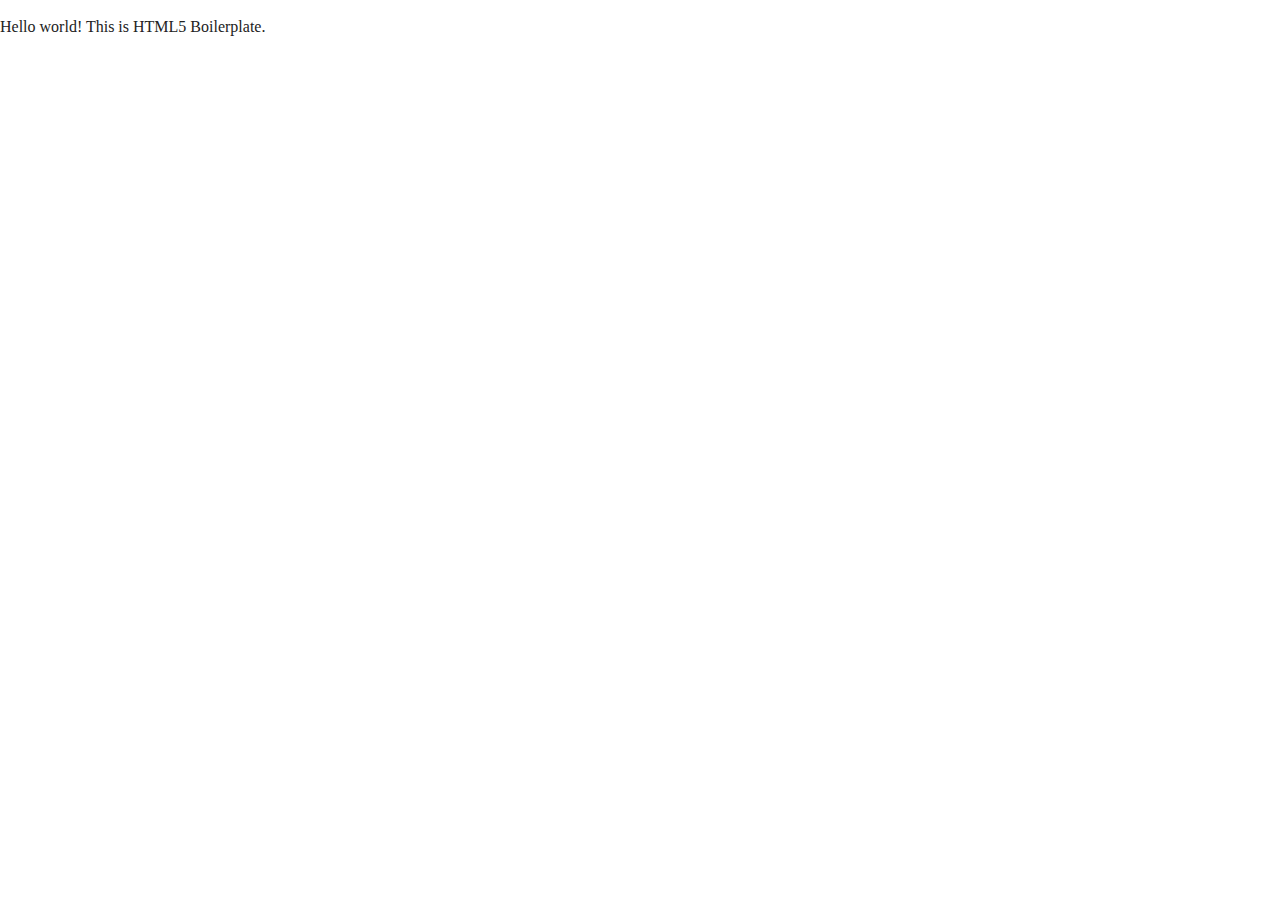
==== index.html @ faa50165 "Initial commit" ====
<!doctype html>
<html class="no-js" lang="">

<head>
  <meta charset="utf-8">
  <title></title>
  <meta name="description" content="">
  <meta name="viewport" content="width=device-width, initial-scale=1">

  <meta property="og:title" content="">
  <meta property="og:type" content="">
  <meta property="og:url" content="">
  <meta property="og:image" content="">

  <link rel="manifest" href="site.webmanifest">
  <link rel="apple-touch-icon" href="icon.png">
  <!-- Place favicon.ico in the root directory -->

  <link rel="stylesheet" href="css/normalize.css">
  <link rel="stylesheet" href="css/main.css">

  <meta name="theme-color" content="#fafafa">
</head>

<body>

  <!-- Add your site or application content here -->
  <p>Hello world! This is HTML5 Boilerplate.</p>
  <script src="js/vendor/modernizr-3.11.2.min.js"></script>
  <script src="js/plugins.js"></script>
  <script src="js/main.js"></script>

  <!-- Google Analytics: change UA-XXXXX-Y to be your site's ID. -->
  <script>
    window.ga = function () { ga.q.push(arguments) }; ga.q = []; ga.l = +new Date;
    ga('create', 'UA-XXXXX-Y', 'auto'); ga('set', 'anonymizeIp', true); ga('set', 'transport', 'beacon'); ga('send', 'pageview')
  </script>
  <script src="https://www.google-analytics.com/analytics.js" async></script>
</body>

</html>
---- css/main.css ----
/*! HTML5 Boilerplate v8.0.0 | MIT License | https://html5boilerplate.com/ */

/* main.css 2.1.0 | MIT License | https://github.com/h5bp/main.css#readme */
/*
 * What follows is the result of much research on cross-browser styling.
 * Credit left inline and big thanks to Nicolas Gallagher, Jonathan Neal,
 * Kroc Camen, and the H5BP dev community and team.
 */

/* ==========================================================================
   Base styles: opinionated defaults
   ========================================================================== */

html {
  color: #222;
  font-size: 1em;
  line-height: 1.4;
}

/*
 * Remove text-shadow in selection highlight:
 * https://twitter.com/miketaylr/status/12228805301
 *
 * Vendor-prefixed and regular ::selection selectors cannot be combined:
 * https://stackoverflow.com/a/16982510/7133471
 *
 * Customize the background color to match your design.
 */

::-moz-selection {
  background: #b3d4fc;
  text-shadow: none;
}

::selection {
  background: #b3d4fc;
  text-shadow: none;
}

/*
 * A better looking default horizontal rule
 */

hr {
  display: block;
  height: 1px;
  border: 0;
  border-top: 1px solid #ccc;
  margin: 1em 0;
  padding: 0;
}

/*
 * Remove the gap between audio, canvas, iframes,
 * images, videos and the bottom of their containers:
 * https://github.com/h5bp/html5-boilerplate/issues/440
 */

audio,
canvas,
iframe,
img,
svg,
video {
  vertical-align: middle;
}

/*
 * Remove default fieldset styles.
 */

fieldset {
  border: 0;
  margin: 0;
  padding: 0;
}

/*
 * Allow only vertical resizing of textareas.
 */

textarea {
  resize: vertical;
}

/* ==========================================================================
   Author's custom styles
   ========================================================================== */

/* ==========================================================================
   Helper classes
   ========================================================================== */

/*
 * Hide visually and from screen readers
 */

.hidden,
[hidden] {
  display: none !important;
}

/*
 * Hide only visually, but have it available for screen readers:
 * https://snook.ca/archives/html_and_css/hiding-content-for-accessibility
 *
 * 1. For long content, line feeds are not interpreted as spaces and small width
 *    causes content to wrap 1 word per line:
 *    https://medium.com/@jessebeach/beware-smushed-off-screen-accessible-text-5952a4c2cbfe
 */

.sr-only {
  border: 0;
  clip: rect(0, 0, 0, 0);
  height: 1px;
  margin: -1px;
  overflow: hidden;
  padding: 0;
  position: absolute;
  white-space: nowrap;
  width: 1px;
  /* 1 */
}

/*
 * Extends the .sr-only class to allow the element
 * to be focusable when navigated to via the keyboard:
 * https://www.drupal.org/node/897638
 */

.sr-only.focusable:active,
.sr-only.focusable:focus {
  clip: auto;
  height: auto;
  margin: 0;
  overflow: visible;
  position: static;
  white-space: inherit;
  width: auto;
}

/*
 * Hide visually and from screen readers, but maintain layout
 */

.invisible {
  visibility: hidden;
}

/*
 * Clearfix: contain floats
 *
 * For modern browsers
 * 1. The space content is one way to avoid an Opera bug when the
 *    `contenteditable` attribute is included anywhere else in the document.
 *    Otherwise it causes space to appear at the top and bottom of elements
 *    that receive the `clearfix` class.
 * 2. The use of `table` rather than `block` is only necessary if using
 *    `:before` to contain the top-margins of child elements.
 */

.clearfix::before,
.clearfix::after {
  content: " ";
  display: table;
}

.clearfix::after {
  clear: both;
}

/* ==========================================================================
   EXAMPLE Media Queries for Responsive Design.
   These examples override the primary ('mobile first') styles.
   Modify as content requires.
   ========================================================================== */

@media only screen and (min-width: 35em) {
  /* Style adjustments for viewports that meet the condition */
}

@media print,
  (-webkit-min-device-pixel-ratio: 1.25),
  (min-resolution: 1.25dppx),
  (min-resolution: 120dpi) {
  /* Style adjustments for high resolution devices */
}

/* ==========================================================================
   Print styles.
   Inlined to avoid the additional HTTP request:
   https://www.phpied.com/delay-loading-your-print-css/
   ========================================================================== */

@media print {
  *,
  *::before,
  *::after {
    background: #fff !important;
    color: #000 !important;
    /* Black prints faster */
    box-shadow: none !important;
    text-shadow: none !important;
  }

  a,
  a:visited {
    text-decoration: underline;
  }

  a[href]::after {
    content: " (" attr(href) ")";
  }

  abbr[title]::after {
    content: " (" attr(title) ")";
  }

  /*
   * Don't show links that are fragment identifiers,
   * or use the `javascript:` pseudo protocol
   */
  a[href^="#"]::after,
  a[href^="javascript:"]::after {
    content: "";
  }

  pre {
    white-space: pre-wrap !important;
  }

  pre,
  blockquote {
    border: 1px solid #999;
    page-break-inside: avoid;
  }

  /*
   * Printing Tables:
   * https://web.archive.org/web/20180815150934/http://css-discuss.incutio.com/wiki/Printing_Tables
   */
  thead {
    display: table-header-group;
  }

  tr,
  img {
    page-break-inside: avoid;
  }

  p,
  h2,
  h3 {
    orphans: 3;
    widows: 3;
  }

  h2,
  h3 {
    page-break-after: avoid;
  }
}
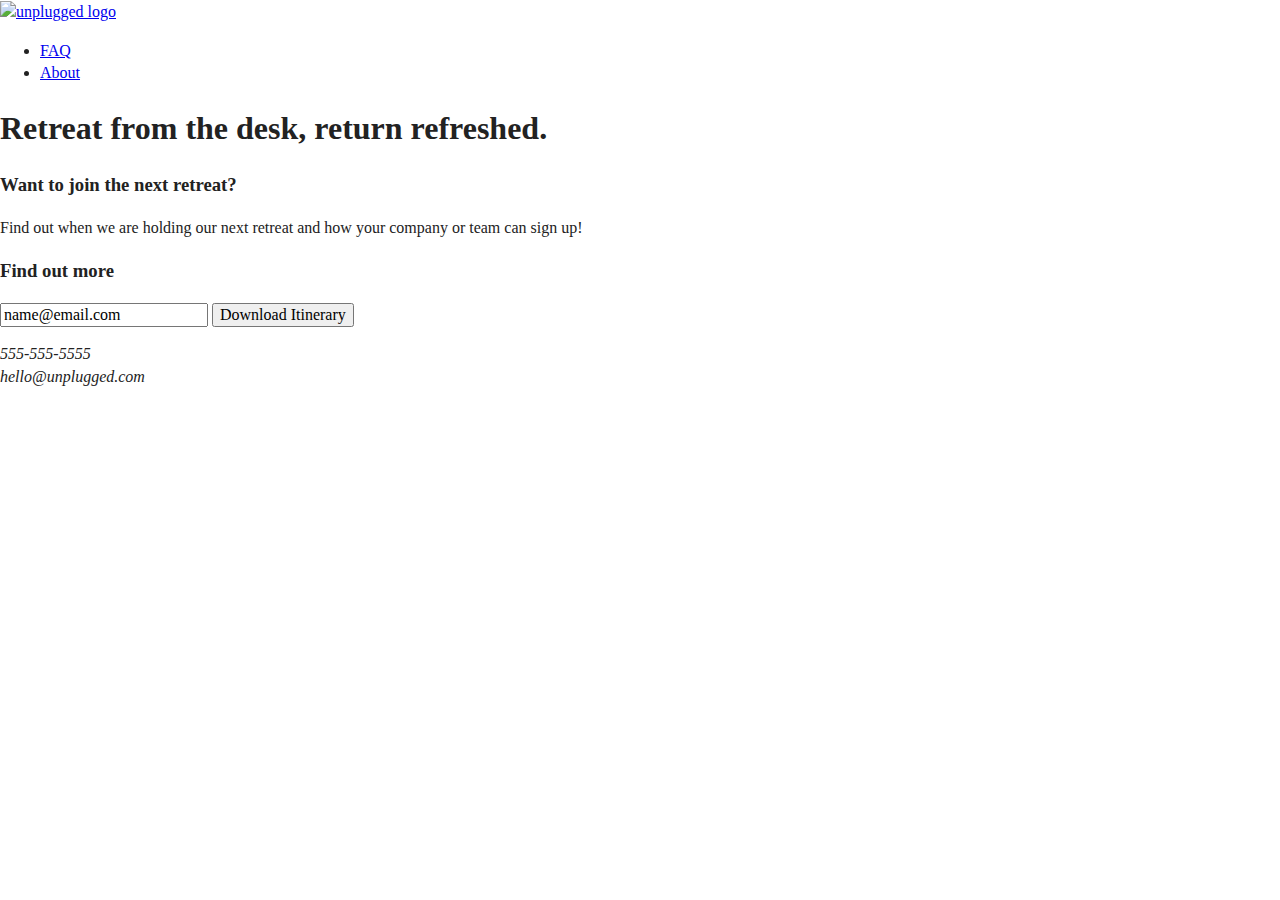
==== commit 6d556125: "Coded half of homepage" ====
--- a/index.html
+++ b/index.html
@@ -25,7 +25,71 @@
 <body>
 
   <!-- Add your site or application content here -->
-  <p>Hello world! This is HTML5 Boilerplate.</p>
+<header>
+    <div class="content-wrapper">
+      <a href="#"><img src="" alt="unplugged logo"></a>
+      <div class="header-divider"></div>
+      <nav>
+           <ul>
+               <li><a href="faq/index.html" target="_blank">FAQ</a></li>
+               <li><a href="about/index.html" target="_blank">About</a></li>
+           </ul>
+      </nav>
+  </div>
+</header>
+   
+<main>
+   
+    <section class="hero-area">
+      <div class="content-wrapper">
+        <h1>Retreat from the desk, return refreshed.</h1>
+      </div>
+    </section>
+   
+    <aside>
+      <div class="content-wrapper">
+        <div class="form-description">
+          <h3>Want to join the next retreat?</h3>
+          <p>
+            Find out when we are holding our next retreat and how your company or team can sign up!
+          </p>
+        </div>
+        <div class="form">
+          <h3>Find out more</h3>
+          <input type="text" name="name" value="name@email.com">
+          <input type="button" value="Download Itinerary">
+        </div>
+      </div>
+      <!-- aside content wrapper ends -->
+    </aside>
+   
+</main> <!-- main wrapper -->
+   
+<footer>
+    <div class="content-wrapper">
+      <div class="footer-content">
+        <div class="contact">
+          <address>
+            <p>
+              555-555-5555<br>
+              hello@unplugged.com
+            </p>
+          </address>
+        </div>
+          <div class="social">
+              <div class="social-icons">
+                  <p><a href="https://www.facebook.com/yoursite" target="_blank"></a></p>
+                  <!-- other social links here --> 
+              </div>
+          </div>
+      </div> <!-- footer content ends --> 
+  </div> <!--footer content-wrapper ends-->
+  
+  <div class="copyright"> 
+  </div> 
+</footer>
+
+
   <script src="js/vendor/modernizr-3.11.2.min.js"></script>
   <script src="js/plugins.js"></script>
   <script src="js/main.js"></script>
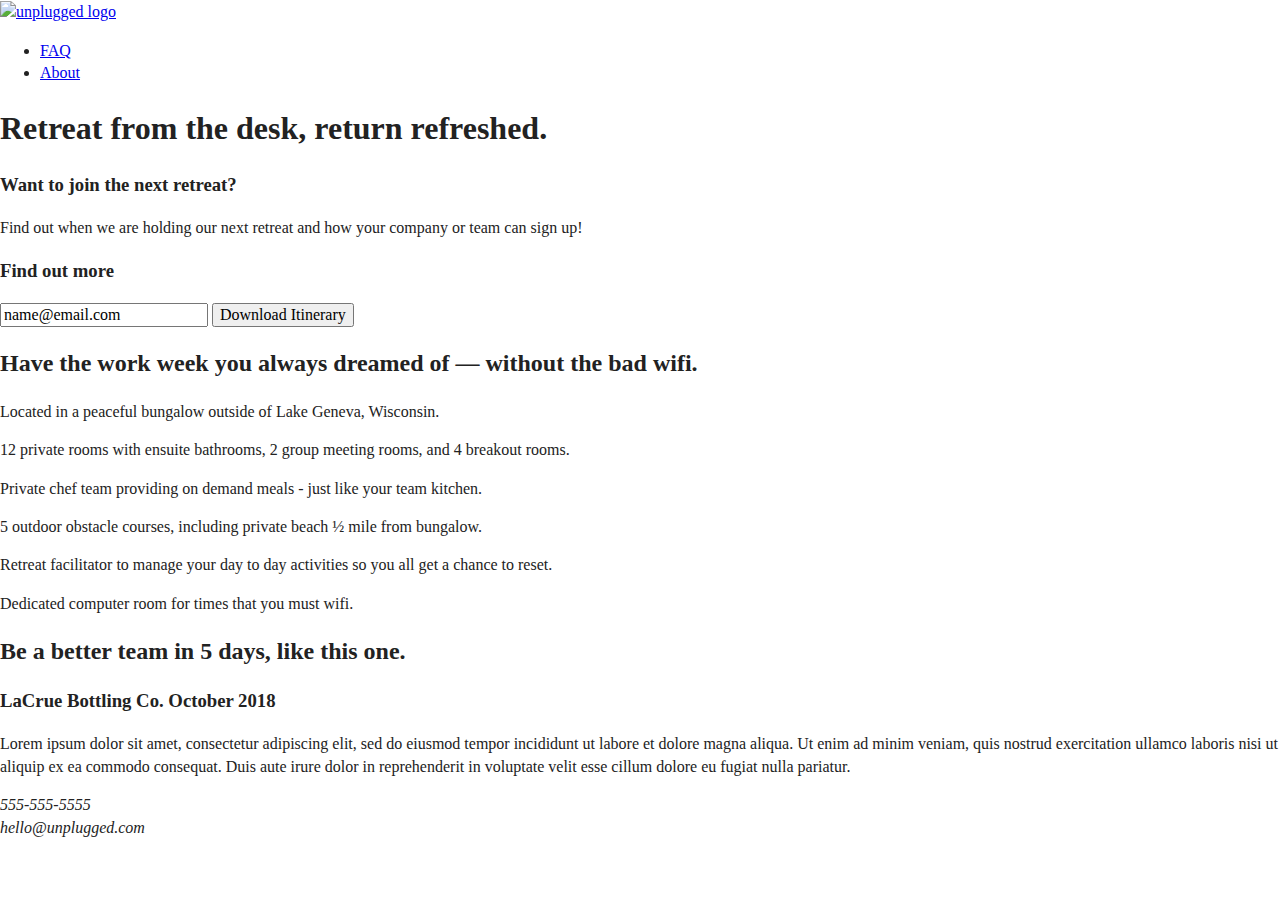
==== commit 7de74fa4: "Finished coding homepage" ====
--- a/index.html
+++ b/index.html
@@ -62,6 +62,72 @@
       </div>
       <!-- aside content wrapper ends -->
     </aside>
+
+    <section class="features">
+      <div class="content-wrapper">
+        <h2>Have the work week you always dreamed of — without the bad wifi.</h2>
+        <div class="features-items">
+          <article>
+            <p class="fontawesome-icon">
+            </p>
+            <p class="features-item-description">
+              Located in a peaceful bungalow outside of Lake Geneva, Wisconsin.
+            </p>
+          </article>
+          <article>
+            <p class="fontawesome-icon">
+            </p>
+            <p class="features-item-description">
+              12 private rooms with ensuite bathrooms, 2 group meeting rooms, and 4 breakout rooms.
+            </p>
+          </article>
+          <article>
+            <p class="fontawesome-icon">
+            </p>
+            <p class="features-item-description">
+              Private chef team providing on demand meals - just like your team kitchen.
+            </p>
+          </article>
+          <article>
+            <p class="fontawesome-icon">
+            </p>
+            <p class="features-item-description">
+              5 outdoor obstacle courses, including private beach ½ mile from bungalow.
+            </p>
+          </article>
+          <article>
+            <p class="fontawesome-icon">
+            </p>
+            <p class="features-item-description">
+              Retreat facilitator to manage your day to day activities so you all get a chance to reset.
+            </p>
+          </article>
+          <article>
+            <p class="fontawesome-icon">
+            </p>
+            <p class="features-item-description">
+              Dedicated computer room for times that you must wifi.
+            </p>
+          </article>
+        </div>
+      </div>
+    </section>
+
+    <section class="reviews">
+      <div class="content-wrapper">
+        <h2>Be a better team in 5 days, like this one.</h2>
+        <article>
+          <div>
+            <h3>LaCrue Bottling Co. October 2018</h3>
+            <p>
+              Lorem ipsum dolor sit amet, consectetur adipiscing elit, sed do eiusmod tempor incididunt ut labore et dolore magna aliqua. Ut enim ad minim veniam, quis nostrud exercitation ullamco laboris nisi ut aliquip ex ea commodo consequat. Duis aute irure dolor
+              in reprehenderit in voluptate velit esse cillum dolore eu fugiat nulla pariatur.
+            </p>
+          </div>
+        </article>
+      </div>
+    </section>
+
    
 </main> <!-- main wrapper -->
    
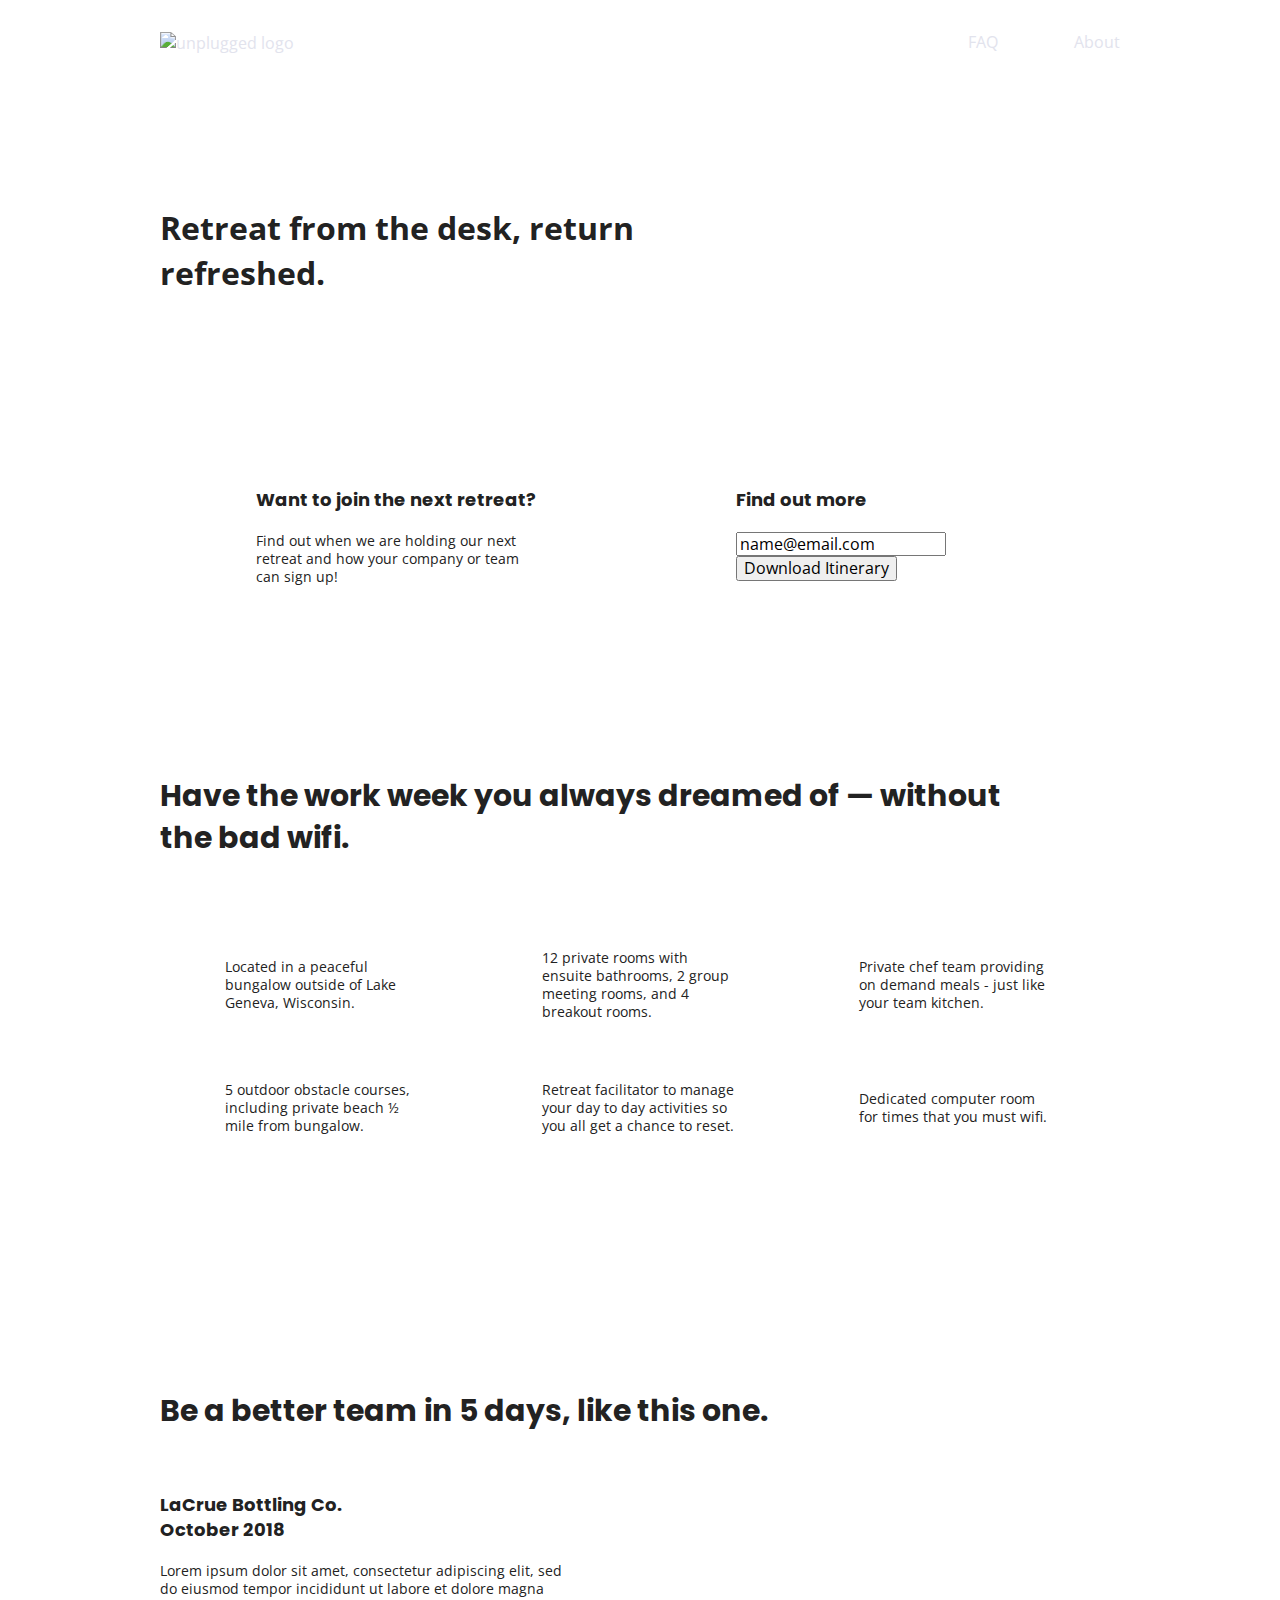
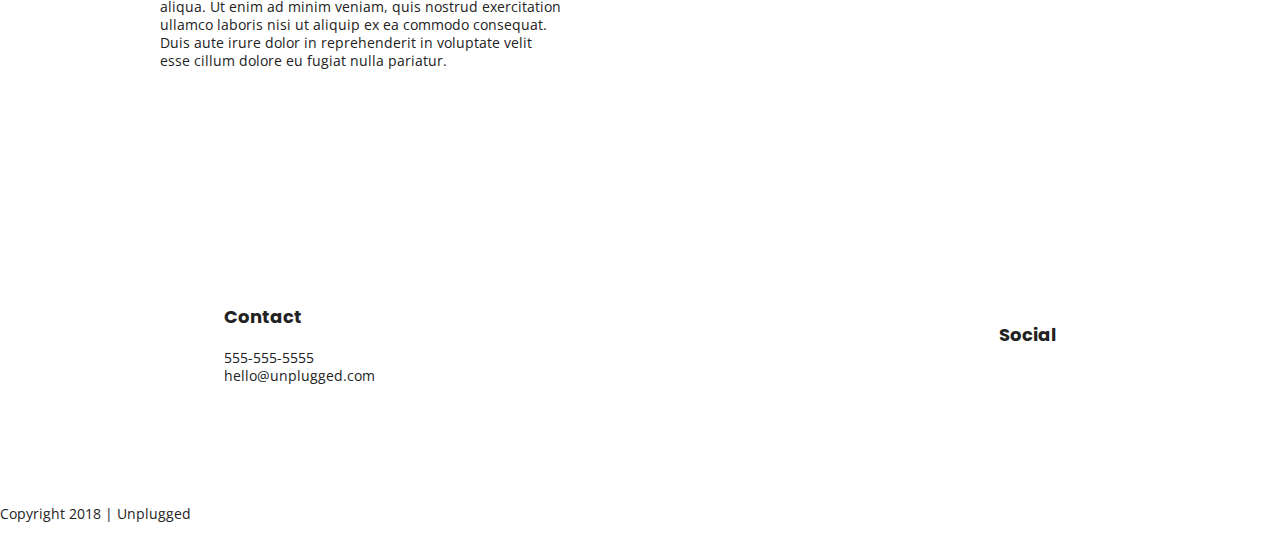
==== commit 103d1f9e: "Added text styles" ====
--- a/index.html
+++ b/index.html
@@ -3,49 +3,49 @@
 
 <head>
   <meta charset="utf-8">
-  <title></title>
+  <meta http-equiv="x-ua-compatible" content="ie=edge">
+  <title>Unplugged Retreat</title>
   <meta name="description" content="">
-  <meta name="viewport" content="width=device-width, initial-scale=1">
-
-  <meta property="og:title" content="">
-  <meta property="og:type" content="">
-  <meta property="og:url" content="">
-  <meta property="og:image" content="">
+  <meta name="viewport" content="width=device-width, initial-scale=1, shrink-to-fit=no">
 
   <link rel="manifest" href="site.webmanifest">
   <link rel="apple-touch-icon" href="icon.png">
   <!-- Place favicon.ico in the root directory -->
-
+  <!-- Google Fonts -->
+  <link href="https://fonts.googleapis.com/css?family=Open+Sans:400,700|Poppins:500,700" rel="stylesheet">
   <link rel="stylesheet" href="css/normalize.css">
   <link rel="stylesheet" href="css/main.css">
-
-  <meta name="theme-color" content="#fafafa">
 </head>
 
 <body>
+  <!--[if lte IE 9]>
+    <p class="browserupgrade">You are using an <strong>outdated</strong> browser. Please <a href="https://browsehappy.com/">upgrade your browser</a> to improve your experience and security.</p>
+  <![endif]-->
 
   <!-- Add your site or application content here -->
-<header>
+  <header>
     <div class="content-wrapper">
-      <a href="#"><img src="" alt="unplugged logo"></a>
+      <a href="#">
+        <img src="" alt="unplugged logo">
+      </a>
       <div class="header-divider"></div>
       <nav>
-           <ul>
-               <li><a href="faq/index.html" target="_blank">FAQ</a></li>
-               <li><a href="about/index.html" target="_blank">About</a></li>
-           </ul>
+        <ul>
+          <li><a href="faq/index.html">FAQ</a></li>
+          <li><a href="about/index.html">About</a></li>
+        </ul>
       </nav>
-  </div>
-</header>
-   
-<main>
-   
+    </div>
+  </header>
+
+  <main>
+
     <section class="hero-area">
       <div class="content-wrapper">
         <h1>Retreat from the desk, return refreshed.</h1>
       </div>
     </section>
-   
+
     <aside>
       <div class="content-wrapper">
         <div class="form-description">
@@ -128,13 +128,14 @@
       </div>
     </section>
 
-   
-</main> <!-- main wrapper -->
-   
-<footer>
+  </main>
+  <!-- main wrapper -->
+
+  <footer>
     <div class="content-wrapper">
       <div class="footer-content">
         <div class="contact">
+          <h4>Contact</h4>
           <address>
             <p>
               555-555-5555<br>
@@ -142,30 +143,48 @@
             </p>
           </address>
         </div>
-          <div class="social">
-              <div class="social-icons">
-                  <p><a href="https://www.facebook.com/yoursite" target="_blank"></a></p>
-                  <!-- other social links here --> 
-              </div>
+        <div class="social">
+          <h4>Social</h4>
+          <div class="social-icons">
+            <p>
+              <a href="https://www.facebook.com/Skillcrush/" target="_blank"></a>
+            </p>
+            <p>
+              <a href="https://twitter.com/Skillcrush" target="_blank"></a>
+            </p>
+            <p>
+              <a href="https://www.instagram.com/skillcrush/" target="_blank"></a>
+            </p>
           </div>
-      </div> <!-- footer content ends --> 
-  </div> <!--footer content-wrapper ends-->
-  
-  <div class="copyright"> 
-  </div> 
-</footer>
+        </div>
+      </div>
+      <!-- footer content ends -->
+    </div>
+    <!--footer content-wrapper ends-->
+    <div class="copyright">
+      <p>Copyright 2018 | Unplugged</p>
+    </div>
+  </footer>
 
-
-  <script src="js/vendor/modernizr-3.11.2.min.js"></script>
+  <script src="js/vendor/modernizr-3.6.0.min.js"></script>
+  <script src="https://code.jquery.com/jquery-3.3.1.min.js" integrity="sha256-FgpCb/KJQlLNfOu91ta32o/NMZxltwRo8QtmkMRdAu8=" crossorigin="anonymous"></script>
+  <script>
+    window.jQuery || document.write('<script src="js/vendor/jquery-3.3.1.min.js"><\/script>')
+  </script>
   <script src="js/plugins.js"></script>
   <script src="js/main.js"></script>
 
   <!-- Google Analytics: change UA-XXXXX-Y to be your site's ID. -->
   <script>
-    window.ga = function () { ga.q.push(arguments) }; ga.q = []; ga.l = +new Date;
-    ga('create', 'UA-XXXXX-Y', 'auto'); ga('set', 'anonymizeIp', true); ga('set', 'transport', 'beacon'); ga('send', 'pageview')
+    window.ga = function() {
+      ga.q.push(arguments)
+    };
+    ga.q = [];
+    ga.l = +new Date;
+    ga('create', 'UA-XXXXX-Y', 'auto');
+    ga('send', 'pageview')
   </script>
-  <script src="https://www.google-analytics.com/analytics.js" async></script>
+  <script src="https://www.google-analytics.com/analytics.js" async defer></script>
 </body>
 
-</html>
+</html>--- a/css/main.css
+++ b/css/main.css
@@ -1,6 +1,5 @@
-/*! HTML5 Boilerplate v8.0.0 | MIT License | https://html5boilerplate.com/ */
+/*! HTML5 Boilerplate v6.1.0 | MIT License | https://html5boilerplate.com/ */
 
-/* main.css 2.1.0 | MIT License | https://github.com/h5bp/main.css#readme */
 /*
  * What follows is the result of much research on cross-browser styling.
  * Credit left inline and big thanks to Nicolas Gallagher, Jonathan Neal,
@@ -11,253 +10,672 @@
    Base styles: opinionated defaults
    ========================================================================== */
 
+   html {
+    color: #222;
+    font-size: 1em;
+    line-height: 1.4;
+  }
+  
+  /*
+   * Remove text-shadow in selection highlight:
+   * https://twitter.com/miketaylr/status/12228805301
+   *
+   * Vendor-prefixed and regular ::selection selectors cannot be combined:
+   * https://stackoverflow.com/a/16982510/7133471
+   *
+   * Customize the background color to match your design.
+   */
+  
+  ::-moz-selection {
+    background: #b3d4fc;
+    text-shadow: none;
+  }
+  
+  ::selection {
+    background: #b3d4fc;
+    text-shadow: none;
+  }
+  
+  /*
+   * A better looking default horizontal rule
+   */
+  
+  hr {
+    display: block;
+    height: 1px;
+    border: 0;
+    border-top: 1px solid #ccc;
+    margin: 1em 0;
+    padding: 0;
+  }
+  
+  /*
+   * Remove the gap between audio, canvas, iframes,
+   * images, videos and the bottom of their containers:
+   * https://github.com/h5bp/html5-boilerplate/issues/440
+   */
+  
+  audio,
+  canvas,
+  iframe,
+  img,
+  svg,
+  video {
+    vertical-align: middle;
+  }
+  
+  /*
+   * Remove default fieldset styles.
+   */
+  
+  fieldset {
+    border: 0;
+    margin: 0;
+    padding: 0;
+  }
+  
+  /*
+   * Allow only vertical resizing of textareas.
+   */
+  
+  textarea {
+    resize: vertical;
+  }
+  
+  /* ==========================================================================
+     Browser Upgrade Prompt
+     ========================================================================== */
+  
+  .browserupgrade {
+    margin: 0.2em 0;
+    background: #ccc;
+    color: #000;
+    padding: 0.2em 0;
+  }
+  
+  /* ==========================================================================
+     Author's custom styles
+     ========================================================================== */
+  
+  /* General Styles */
+ 
 html {
-  color: #222;
+	font-size: 16px;
+}
+ 
+body {
   font-size: 1em;
-  line-height: 1.4;
-}
+  font-family: 'Open Sans', sans-serif;
+  text-align: left;
+}
+ 
+ul, 
+ol {
+  list-style-type: none;
+}
+ 
+a {
+  color: #e2e3ed;
+  text-decoration: none;
+}
+ 
+h2 {
+  font-family: 'Poppins', sans-serif;
+  font-size: 1.875em;
+}
+ 
+h3, 
+h4 {
+  font-family: 'Poppins', sans-serif;
+  margin: 20px 0;
+  font-size: 1.125em;
+}
+ 
+p {
+  font-size: .875em;
+  line-height: 1.285;
+}
+  
+address {
+ font-style: normal;
+}
+ 
+.content-wrapper {
+  width: 90%;
+  margin: 50px 0;
+}
+  
+  /* -------------------- Base Header - Footer Styles -------------------- */
+  
+  header,
+  footer {
+    display: flex;
+    justify-content: center;
+    align-items: center;
+    flex-flow: row wrap;
+  }
+  
+  header {
+    padding: 15px 0;
+  }
+  
+  header .content-wrapper {
+    margin: 0;
+    display: flex;
+    justify-content: center;
+    align-items: center;
+    flex-flow: row wrap;
+  }
+  
+  .header-divider {
+    width: 100%;
+    height: 1px;
+    margin: 10px 0 20px 0;
+  }
+  
+  header nav {
+    display: flex;
+    justify-content: space-around;
+    align-items: center;
+    flex-flow: row wrap;
+    width: 60%;
+  }
+  
+  header nav ul {
+    display: flex;
+    justify-content: space-around;
+    width: 100%;
+  }
+  
+  footer {
+    flex-direction: column;
+  }
+  
+  footer p {
+    margin: 0;
+  }
+  
+  footer .content-wrapper {
+    width: 55%;
+    margin: 50px 0;
+  }
+  
+  footer .contact {
+    margin-bottom: 50px;
+  }
+  
+  footer .social-icons {
+    display: flex;
+    justify-content: space-around;
+    align-items: center;
+  }
+  
+  footer .social-icons p {
+    display: flex;
+    justify-content: center;
+    align-items: center;
+  }
+  
+  footer .copyright {
+    margin: 20px 0;
+  }
+  
+  /* -------------------- Mobile Styles - Homepage -------------------- */
+  
+  /* Hero Area */
+  
+  .hero-area {
+    display: flex;
+    justify-content: center;
+    flex-flow: row wrap;
+  }
+  
+  /* Aside */
+  
+  aside {
+    display: flex;
+    justify-content: center;
+    align-items: center;
+    flex-flow: row wrap;
+  }
+  
+  /* Features */
+  
+  .features {
+    display: flex;
+    justify-content: center;
+    flex-flow: row wrap;
+  }
+  
+  .features h2 {
+    margin-bottom: 60px;
+  }
+  
+  .features article {
+    width: 63%;
+    margin: 30px 0;
+  }
+  
+  .features .features-items {
+    display: flex;
+    justify-content: center;
+    align-items: center;
+    flex-flow: row wrap;
+  }
+  
+  .features p {
+    margin: 0;
+  }
+  
+  /* Reviews */
+  
+  .reviews {
+    display: flex;
+    justify-content: center;
+    flex-flow: row wrap;
+  }
+  
+  .reviews h2 {
+    margin-bottom: 40px;
+  }
+  
+  .reviews h3 {
+    width: 55%;
+    margin: 20px 0;
+  }
+  
+  /* ==========================================================================
+     About Page
+     ========================================================================== */
+  
+  .mission {
+    display: flex;
+    justify-content: center;
+    align-items: center;
+    flex-flow: row wrap;
+  }
+  
+  .contact-section {
+    display: flex;
+    justify-content: center;
+    align-items: center;
+    flex-flow: row wrap;
+  }
+  
+  .contact-content p {
+    margin: 0;
+  }
+  
+  /* ==========================================================================
+     FAQ Page
+     ========================================================================== */
+  
+  .faq {
+    display: flex;
+    justify-content: center;
+    align-items: center;
+    flex-flow: row wrap;
+  }
+  
+  .faq .content-wrapper {
+    margin: 50px 0 0 0;
+    display: flex;
+    justify-content: center;
+    align-items: center;
+    flex-flow: row wrap;
+  }
+  
+  .faq h2 {
+    margin-bottom: 40px;
+  }
+  
+  .faq-content {
+    margin-bottom: 50px;
+  }
+  
+  /* ==========================================================================
+     Helper classes
+     ========================================================================== */
+  
+  /*
+   * Hide visually and from screen readers
+   */
+  
+  .hidden {
+    display: none !important;
+  }
+  
+  /*
+   * Hide only visually, but have it available for screen readers:
+   * https://snook.ca/archives/html_and_css/hiding-content-for-accessibility
+   *
+   * 1. For long content, line feeds are not interpreted as spaces and small width
+   *    causes content to wrap 1 word per line:
+   *    https://medium.com/@jessebeach/beware-smushed-off-screen-accessible-text-5952a4c2cbfe
+   */
+  
+  .visuallyhidden {
+    border: 0;
+    clip: rect(0 0 0 0);
+    height: 1px;
+    margin: -1px;
+    overflow: hidden;
+    padding: 0;
+    position: absolute;
+    width: 1px;
+    white-space: nowrap;
+    /* 1 */
+  }
+  
+  /*
+   * Extends the .visuallyhidden class to allow the element
+   * to be focusable when navigated to via the keyboard:
+   * https://www.drupal.org/node/897638
+   */
+  
+  .visuallyhidden.focusable:active,
+  .visuallyhidden.focusable:focus {
+    clip: auto;
+    height: auto;
+    margin: 0;
+    overflow: visible;
+    position: static;
+    width: auto;
+    white-space: inherit;
+  }
+  
+  /*
+   * Hide visually and from screen readers, but maintain layout
+   */
+  
+  .invisible {
+    visibility: hidden;
+  }
+  
+  /*
+   * Clearfix: contain floats
+   *
+   * For modern browsers
+   * 1. The space content is one way to avoid an Opera bug when the
+   *    `contenteditable` attribute is included anywhere else in the document.
+   *    Otherwise it causes space to appear at the top and bottom of elements
+   *    that receive the `clearfix` class.
+   * 2. The use of `table` rather than `block` is only necessary if using
+   *    `:before` to contain the top-margins of child elements.
+   */
+  
+  .clearfix:before,
+  .clearfix:after {
+    content: " ";
+    /* 1 */
+    display: table;
+    /* 2 */
+  }
+  
+  .clearfix:after {
+    clear: both;
+  }
+  
+  /* ==========================================================================
+     EXAMPLE Media Queries for Responsive Design.
+     These examples override the primary ('mobile first') styles.
+     Modify as content requires.
+     ========================================================================== */
+  
+  @media only screen and (min-width:768px) {
+    /*Tablet styles here*/
+  
+    /* General styles */
+    .content-wrapper {
+      max-width: 640px;
+      margin: 100px 0;
+    }
+  
+    /* Header */
+    header {
+      justify-content: space-around;
+      padding: 33px 0;
+    }
+  
+    header .content-wrapper {
+      width: 100%;
+      justify-content: space-between;
+    }
+  
+    header nav {
+      width: 20%;
+    }
+  
+    header nav ul {
+      justify-content: space-between;
+    }
+  
+    .header-divider {
+      display: none;
+    }
+    /* Hero Area */
+  
+    /* Aside */
+    aside .content-wrapper {
+      margin: 50px 0;
+      display: flex;
+      justify-content: space-between;
+      flex-flow: row wrap;
+    }
+  
+    aside .content-wrapper .form-description,
+    aside .content-wrapper .form {
+      width: 40%;
+      margin: 0;
+    }
+  
+    /* Features */
+    .features article {
+      display: flex;
+      justify-content: center;
+      align-items: center;
+      flex-flow: column wrap;
+      flex-basis: 50%;
+    }
+    
+    .features .features-item-description {
+      width: 62%;
+    }
+  
+    /* Reviews */
+    .reviews article {
+      display: flex;
+      justify-content: space-between;
+    }
+  
+    .reviews article div {
+      width: 49%;
+    }
+  
+    /* Footer */
+    footer .content-wrapper {
+      width: 65%;
+      margin: 100px 0;
+    }
+  
+    .footer-content {
+      display: flex;
+      justify-content: space-between;
+      align-items: center;
+    }
+  
+    footer .contact {
+      margin-bottom: 0;
+    }
+  
+    footer .copyright {
+      width: 100%;
+    }
+  
+    /* ==========================================================================
+     About Page
+     ========================================================================== */
+  
+    .mission-content {
+      display: flex;
+      justify-content: space-between;
+      align-items: center;
+      padding-top: 20px;
+    }
+  
+    .mission-content p {
+      width: 45%;
+    }
+  
+    .contact-section .content-wrapper h2 {
+      width: 80%;
+    }
+  
+    .contact-content {
+      display: flex;
+      justify-content: space-between;
+      align-items: flex-start;
+    }
+  
+    /* ==========================================================================
+     FAQ Page
+     ========================================================================== */
+  
+     header {
+      padding: 15px 0;
+    }
+    
+    .faq .content-wrapper {
+      justify-content: space-between;
+    }
+  
+    .faq-content {
+      flex-basis: 45%;
+    }
+  
+    .faq h2 {
+      width: 100%;
+    }
+  }
+  
+  @media only screen and (min-width:1200px) {
+    /*Desktop styles here*/
+  
+    .content-wrapper {
+      max-width: 960px;
+    }
+  
+    /* Hero */
+    .hero-area h1 {
+      width: 60%;
+  }
+  
+    /* Aside */
+    aside .content-wrapper {
+      justify-content: space-around;
+    }
+  
+    aside .content-wrapper .form-description,
+    aside .content-wrapper .form {
+      width: 30%;
+    }
+  
+    /* Features */
+  
+    .features h2 {
+      width: 90%;
+    }
+  
+    .features article {
+      flex-basis: 33%;
+    }
+    
+    /* Reviews */
+    .reviews article div {
+      width: 42%;
+    }
+  
+    /* ==========================================================================
+    About Page
+    ========================================================================== */
+  
+    .mission h2,
+    .contact-section .content-wrapper h2 {
+        width: 95%;
+    }
+  
+    /* ==========================================================================
+    FAQ Page
+    ========================================================================== */
+    .faq h2 {
+      width: 100%;
+    }
+  
+  }
+  
+  /* ==========================================================================
+     Print styles.
+     Inlined to avoid the additional HTTP request:
+     https://www.phpied.com/delay-loading-your-print-css/
+     ========================================================================== */
+  
+  @media print {
+    *,
+    *:before,
+    *:after {
+      background: transparent !important;
+      color: #000 !important;
+      /* Black prints faster */
+      -webkit-box-shadow: none !important;
+      box-shadow: none !important;
+      text-shadow: none !important;
+    }
+    a,
+    a:visited {
+      text-decoration: underline;
+    }
+    a[href]:after {
+      content: " (" attr(href) ")";
+    }
+    abbr[title]:after {
+      content: " (" attr(title) ")";
+    }
+    /*
+       * Don't show links that are fragment identifiers,
+       * or use the `javascript:` pseudo protocol
+       */
+    a[href^="#"]:after,
+    a[href^="javascript:"]:after {
+      content: "";
+    }
+    pre {
+      white-space: pre-wrap !important;
+    }
+    pre,
+    blockquote {
+      border: 1px solid #999;
+      page-break-inside: avoid;
+    }
+    /*
+       * Printing Tables:
+       * http://css-discuss.incutio.com/wiki/Printing_Tables
+       */
+    thead {
+      display: table-header-group;
+    }
+    tr,
+    img {
+      page-break-inside: avoid;
+    }
+    p,
+    h2,
+    h3 {
+      orphans: 3;
+      widows: 3;
+    }
+    h2,
+    h3 {
+      page-break-after: avoid;
+    }
+  }
 
-/*
- * Remove text-shadow in selection highlight:
- * https://twitter.com/miketaylr/status/12228805301
- *
- * Vendor-prefixed and regular ::selection selectors cannot be combined:
- * https://stackoverflow.com/a/16982510/7133471
- *
- * Customize the background color to match your design.
- */
-
-::-moz-selection {
-  background: #b3d4fc;
-  text-shadow: none;
-}
-
-::selection {
-  background: #b3d4fc;
-  text-shadow: none;
-}
-
-/*
- * A better looking default horizontal rule
- */
-
-hr {
-  display: block;
-  height: 1px;
-  border: 0;
-  border-top: 1px solid #ccc;
-  margin: 1em 0;
-  padding: 0;
-}
-
-/*
- * Remove the gap between audio, canvas, iframes,
- * images, videos and the bottom of their containers:
- * https://github.com/h5bp/html5-boilerplate/issues/440
- */
-
-audio,
-canvas,
-iframe,
-img,
-svg,
-video {
-  vertical-align: middle;
-}
-
-/*
- * Remove default fieldset styles.
- */
-
-fieldset {
-  border: 0;
-  margin: 0;
-  padding: 0;
-}
-
-/*
- * Allow only vertical resizing of textareas.
- */
-
-textarea {
-  resize: vertical;
-}
-
-/* ==========================================================================
-   Author's custom styles
-   ========================================================================== */
-
-/* ==========================================================================
-   Helper classes
-   ========================================================================== */
-
-/*
- * Hide visually and from screen readers
- */
-
-.hidden,
-[hidden] {
-  display: none !important;
-}
-
-/*
- * Hide only visually, but have it available for screen readers:
- * https://snook.ca/archives/html_and_css/hiding-content-for-accessibility
- *
- * 1. For long content, line feeds are not interpreted as spaces and small width
- *    causes content to wrap 1 word per line:
- *    https://medium.com/@jessebeach/beware-smushed-off-screen-accessible-text-5952a4c2cbfe
- */
-
-.sr-only {
-  border: 0;
-  clip: rect(0, 0, 0, 0);
-  height: 1px;
-  margin: -1px;
-  overflow: hidden;
-  padding: 0;
-  position: absolute;
-  white-space: nowrap;
-  width: 1px;
-  /* 1 */
-}
-
-/*
- * Extends the .sr-only class to allow the element
- * to be focusable when navigated to via the keyboard:
- * https://www.drupal.org/node/897638
- */
-
-.sr-only.focusable:active,
-.sr-only.focusable:focus {
-  clip: auto;
-  height: auto;
-  margin: 0;
-  overflow: visible;
-  position: static;
-  white-space: inherit;
-  width: auto;
-}
-
-/*
- * Hide visually and from screen readers, but maintain layout
- */
-
-.invisible {
-  visibility: hidden;
-}
-
-/*
- * Clearfix: contain floats
- *
- * For modern browsers
- * 1. The space content is one way to avoid an Opera bug when the
- *    `contenteditable` attribute is included anywhere else in the document.
- *    Otherwise it causes space to appear at the top and bottom of elements
- *    that receive the `clearfix` class.
- * 2. The use of `table` rather than `block` is only necessary if using
- *    `:before` to contain the top-margins of child elements.
- */
-
-.clearfix::before,
-.clearfix::after {
-  content: " ";
-  display: table;
-}
-
-.clearfix::after {
-  clear: both;
-}
-
-/* ==========================================================================
-   EXAMPLE Media Queries for Responsive Design.
-   These examples override the primary ('mobile first') styles.
-   Modify as content requires.
-   ========================================================================== */
-
-@media only screen and (min-width: 35em) {
-  /* Style adjustments for viewports that meet the condition */
-}
-
-@media print,
-  (-webkit-min-device-pixel-ratio: 1.25),
-  (min-resolution: 1.25dppx),
-  (min-resolution: 120dpi) {
-  /* Style adjustments for high resolution devices */
-}
-
-/* ==========================================================================
-   Print styles.
-   Inlined to avoid the additional HTTP request:
-   https://www.phpied.com/delay-loading-your-print-css/
-   ========================================================================== */
-
-@media print {
-  *,
-  *::before,
-  *::after {
-    background: #fff !important;
-    color: #000 !important;
-    /* Black prints faster */
-    box-shadow: none !important;
-    text-shadow: none !important;
-  }
-
-  a,
-  a:visited {
-    text-decoration: underline;
-  }
-
-  a[href]::after {
-    content: " (" attr(href) ")";
-  }
-
-  abbr[title]::after {
-    content: " (" attr(title) ")";
-  }
-
-  /*
-   * Don't show links that are fragment identifiers,
-   * or use the `javascript:` pseudo protocol
-   */
-  a[href^="#"]::after,
-  a[href^="javascript:"]::after {
-    content: "";
-  }
-
-  pre {
-    white-space: pre-wrap !important;
-  }
-
-  pre,
-  blockquote {
-    border: 1px solid #999;
-    page-break-inside: avoid;
-  }
-
-  /*
-   * Printing Tables:
-   * https://web.archive.org/web/20180815150934/http://css-discuss.incutio.com/wiki/Printing_Tables
-   */
-  thead {
-    display: table-header-group;
-  }
-
-  tr,
-  img {
-    page-break-inside: avoid;
-  }
-
-  p,
-  h2,
-  h3 {
-    orphans: 3;
-    widows: 3;
-  }
-
-  h2,
-  h3 {
-    page-break-after: avoid;
-  }
-}
-
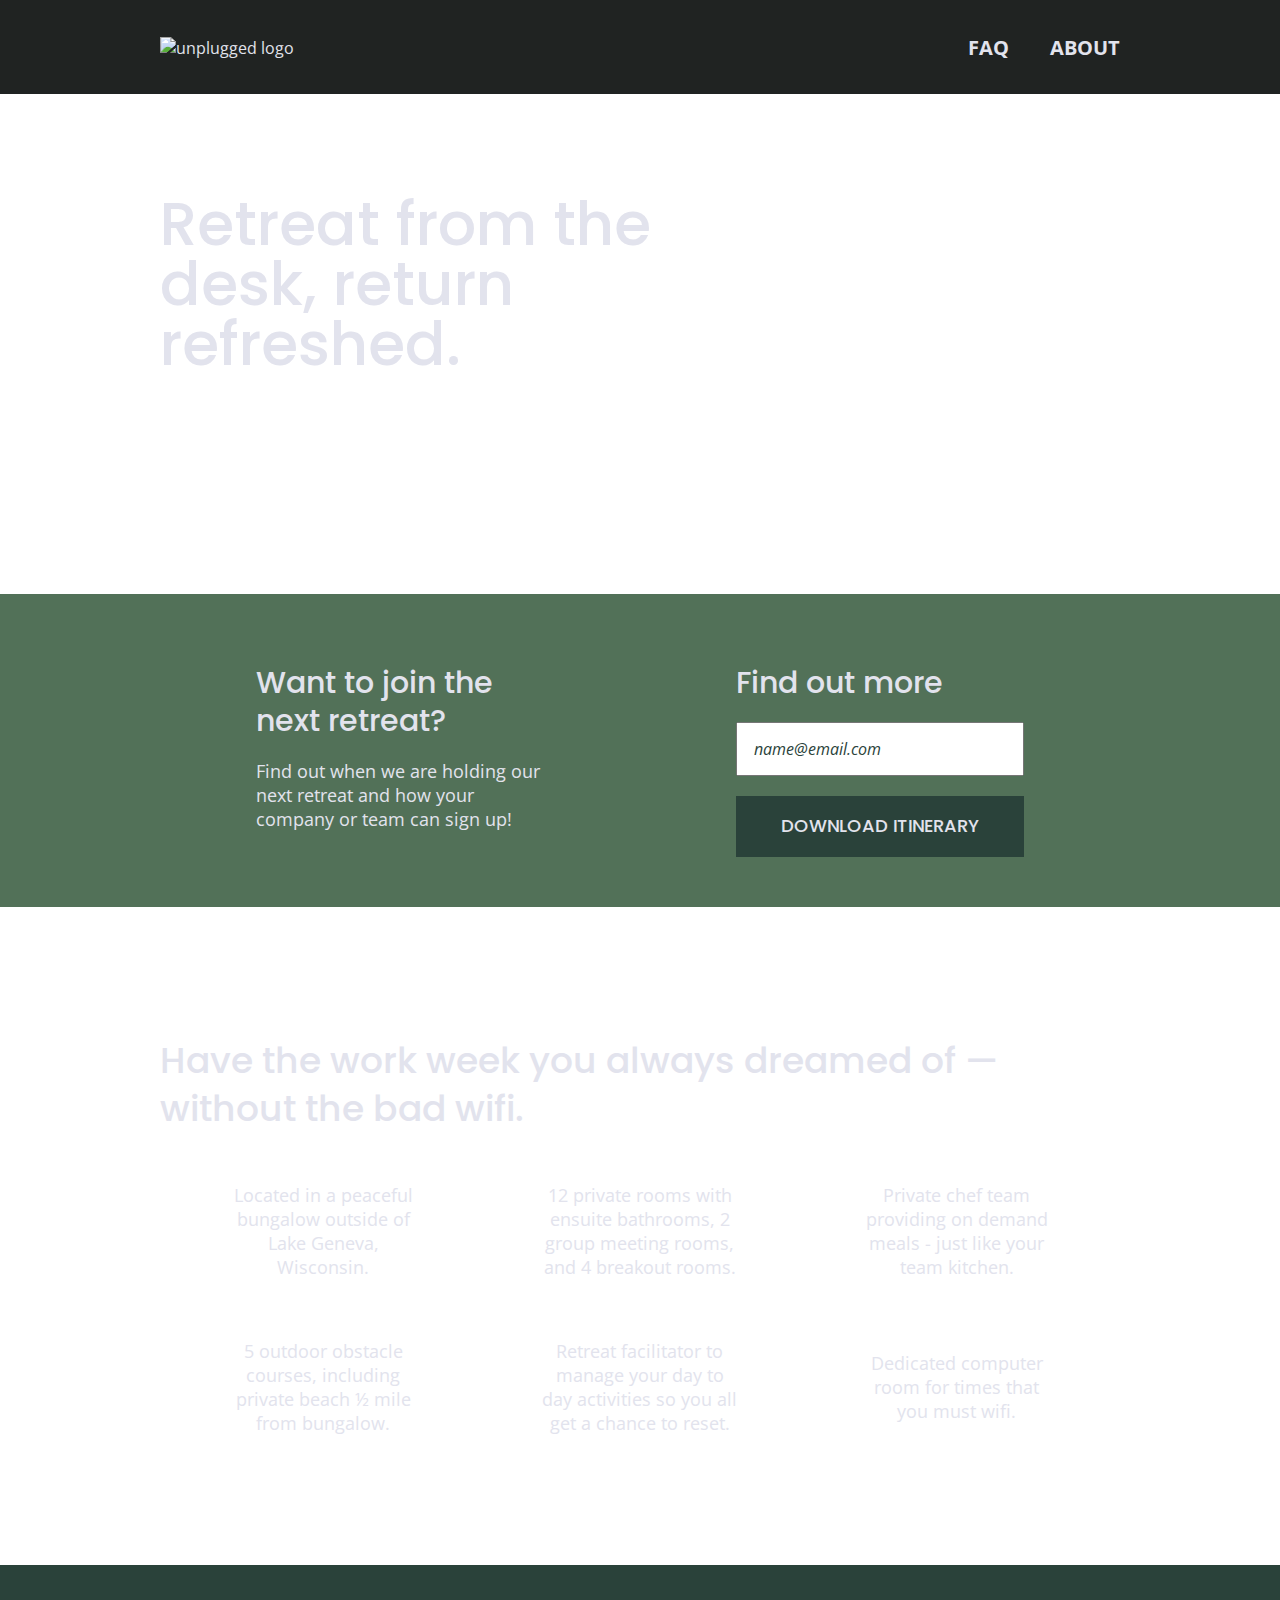
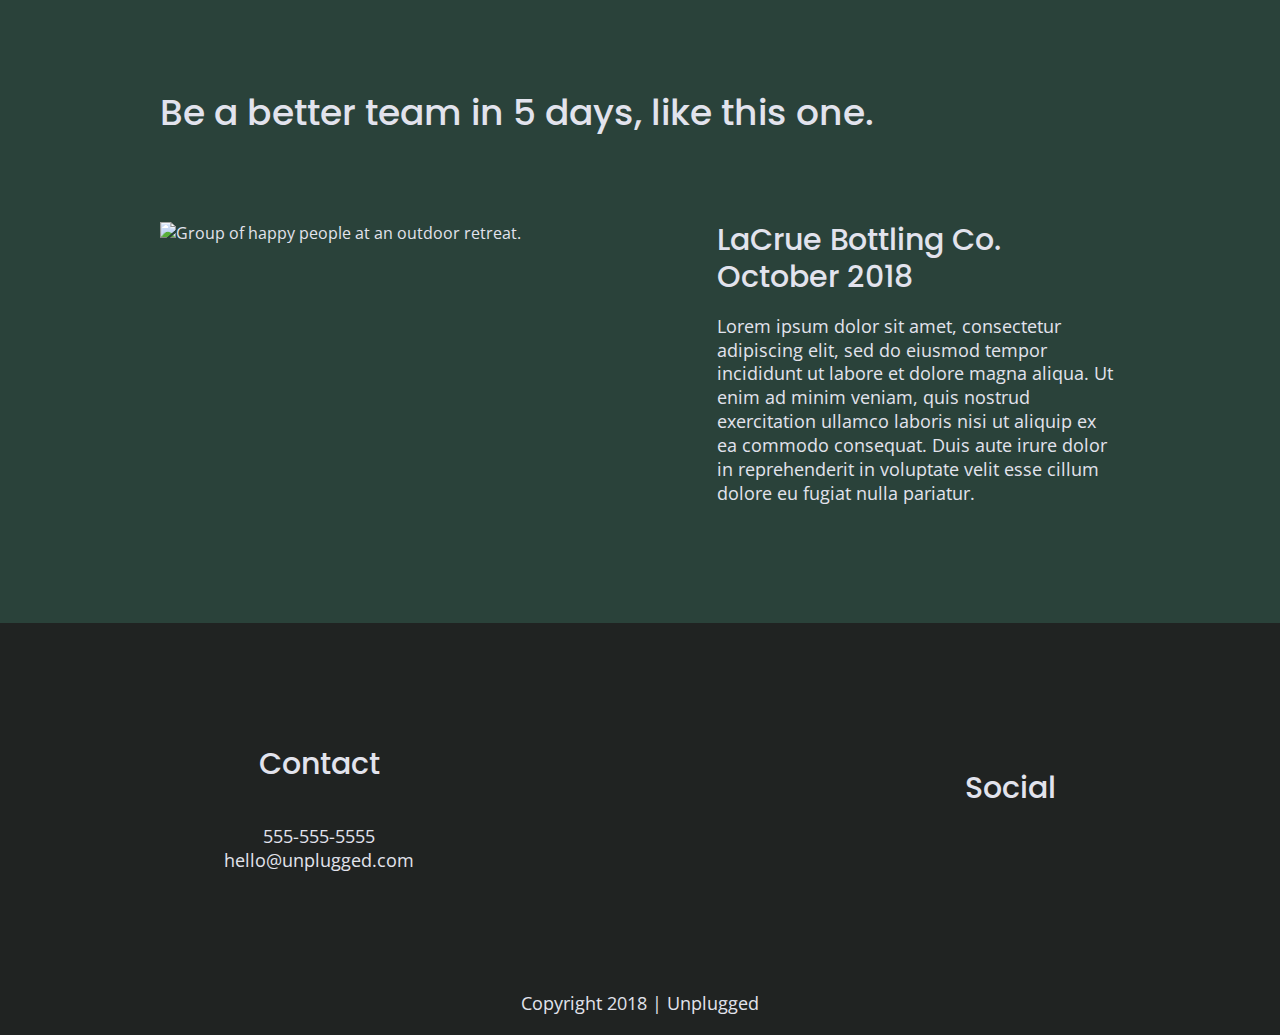
==== commit 4fd49481: "Made images responsive" ====
--- a/index.html
+++ b/index.html
@@ -26,7 +26,7 @@
   <header>
     <div class="content-wrapper">
       <a href="#">
-        <img src="" alt="unplugged logo">
+        <img src="img/unpluggedlogo.png" alt="unplugged logo">
       </a>
       <div class="header-divider"></div>
       <nav>
@@ -117,6 +117,9 @@
       <div class="content-wrapper">
         <h2>Be a better team in 5 days, like this one.</h2>
         <article>
+          <figure>
+            <img src="img/unplugged-retreat-lacrue.jpg" alt="Group of happy people at an outdoor retreat.">
+          </figure>
           <div>
             <h3>LaCrue Bottling Co. October 2018</h3>
             <p>
--- a/css/main.css
+++ b/css/main.css
@@ -98,57 +98,69 @@
      ========================================================================== */
   
   /* General Styles */
- 
-html {
-	font-size: 16px;
-}
- 
-body {
-  font-size: 1em;
-  font-family: 'Open Sans', sans-serif;
-  text-align: left;
-}
- 
-ul, 
-ol {
-  list-style-type: none;
-}
- 
-a {
-  color: #e2e3ed;
-  text-decoration: none;
-}
- 
-h2 {
-  font-family: 'Poppins', sans-serif;
-  font-size: 1.875em;
-}
- 
-h3, 
-h4 {
-  font-family: 'Poppins', sans-serif;
-  margin: 20px 0;
-  font-size: 1.125em;
-}
- 
-p {
-  font-size: .875em;
-  line-height: 1.285;
-}
-  
-address {
- font-style: normal;
-}
- 
-.content-wrapper {
-  width: 90%;
-  margin: 50px 0;
-}
+   
+  html {
+    font-size: 16px;
+  }
+   
+  body {
+    font-size: 1em;
+    font-family: 'Open Sans', sans-serif;
+    color: #e2e3ed;
+    text-align: left;
+  }
+   
+  ul, 
+  ol {
+    list-style-type: none;
+  }
+   
+  a {
+    color: #e2e3ed;
+    text-decoration: none;
+  }
+   
+  h2 {
+    font-family: 'Poppins', sans-serif;
+    font-weight: 500;
+    font-size: 1.875em;
+  }
+   
+  h3, 
+  h4 {
+    font-family: 'Poppins', sans-serif;
+    font-weight: 500;
+    font-size: 1.125em;
+    margin: 20px 0;
+  }
+   
+  p {
+    font-size: .875em;
+    line-height: 1.285;
+  }
+
+  img {
+    width: 100%;
+  }
+
+  figure {
+    margin: 0;
+  }
+   
+  address {
+   font-style: normal;
+  }
+   
+  .content-wrapper {
+    width: 90%;
+    margin: 50px 0;
+  }
   
   /* -------------------- Base Header - Footer Styles -------------------- */
   
   header,
   footer {
+    background-color: #202322;
     display: flex;
     justify-content: center;
     align-items: center;
@@ -166,28 +178,45 @@
     align-items: center;
     flex-flow: row wrap;
   }
+
+  header figure {
+    width: 60%;
+    display: flex;
+    justify-content: center;
+    align-items: center;
+    flex-flow: row wrap;
+  }
   
   .header-divider {
+    background: #3a3a3a; 
+    height: 1px;
     width: 100%;
-    height: 1px;
     margin: 10px 0 20px 0;
   }
   
   header nav {
+    width: 60%;
+    font-size: 1.125em;
+    font-weight: 700;
+    text-transform: uppercase;
     display: flex;
     justify-content: space-around;
     align-items: center;
     flex-flow: row wrap;
-    width: 60%;
   }
   
   header nav ul {
+    width: 100%;
     display: flex;
     justify-content: space-around;
-    width: 100%;
+  }
+  
+  header nav ul li {
+    font-size: 1.125em;
   }
   
   footer {
+    text-align: center;
     flex-direction: column;
   }
   
@@ -225,23 +254,64 @@
   /* Hero Area */
   
   .hero-area {
-    display: flex;
-    justify-content: center;
-    flex-flow: row wrap;
+    background: url(../img/unplugged-retreat.jpg);
+    background-size: cover;
+    background-position: center;
+    min-height: 500px;
+    display: flex;
+    justify-content: center;
+    flex-flow: row wrap;  
+  }
+  
+  .hero-area h1 {
+    font-size: 2.25em;
+    font-family: 'Poppins', Helvetica, Arial, sans-serif;
+    font-weight: 500; 
+    line-height: 1.2; 
   }
   
   /* Aside */
   
   aside {
-    display: flex;
-    justify-content: center;
-    align-items: center;
-    flex-flow: row wrap;
+    background-color: #527158;
+    display: flex;
+    justify-content: center;
+    align-items: center;
+    flex-flow: row wrap;
+  }
+  
+  aside .form{
+    margin-top: 30px;
+  }
+  
+  input[type=text] {
+    box-sizing: border-box;
+    width: 100%;
+    color: #2a423a;
+    font-style: italic;
+    padding: 1em;
+  }
+  
+  input[type=button] {
+    width: 100%;
+    padding: 20px 0;
+    margin-top: 20px;
+    background-color: #2a423a;
+    font-family: 'Poppins', Helvetica, Arial, sans-serif;
+    font-weight: 500;
+    font-size: 1.125em;
+    color: #e2e3ed;
+    border: none;
+    text-align: center;
+    text-transform: uppercase;
   }
   
   /* Features */
   
   .features {
+    background: url('../img/unplugged-retreat-features.jpg');
+    background-size: cover;
+    background-position: center;
     display: flex;
     justify-content: center;
     flex-flow: row wrap;
@@ -264,12 +334,14 @@
   }
   
   .features p {
+    text-align: center;
     margin: 0;
   }
   
   /* Reviews */
   
   .reviews {
+    background-color: #2a423a;
     display: flex;
     justify-content: center;
     flex-flow: row wrap;
@@ -277,6 +349,7 @@
   
   .reviews h2 {
     margin-bottom: 40px;
+    line-height: 1;
   }
   
   .reviews h3 {
@@ -289,6 +362,7 @@
      ========================================================================== */
   
   .mission {
+    background-color: #527158;
     display: flex;
     justify-content: center;
     align-items: center;
@@ -296,6 +370,7 @@
   }
   
   .contact-section {
+    background-color: #2a423a;
     display: flex;
     justify-content: center;
     align-items: center;
@@ -311,6 +386,7 @@
      ========================================================================== */
   
   .faq {
+    background-color: #527158;
     display: flex;
     justify-content: center;
     align-items: center;
@@ -327,10 +403,15 @@
   
   .faq h2 {
     margin-bottom: 40px;
+    line-height: 1;
   }
   
   .faq-content {
     margin-bottom: 50px;
+  }
+  
+  .faq-content h4 {
+    line-height: 1.333;
   }
   
   /* ==========================================================================
@@ -430,6 +511,16 @@
       max-width: 640px;
       margin: 100px 0;
     }
+        
+    h2 {
+      font-size: 2.25em;
+      line-height: 1.333;
+  }
+  
+  h3 {
+      font-size: 1.5em;
+      line-height: 1.25;
+  }
   
     /* Header */
     header {
@@ -442,6 +533,10 @@
       justify-content: space-between;
     }
   
+    header figure {
+      width: 30%;
+    }
+  
     header nav {
       width: 20%;
     }
@@ -454,6 +549,12 @@
       display: none;
     }
     /* Hero Area */
+  
+    .hero-area h1 {
+      font-size: 3em;
+      line-height: 1;
+      margin: 0;
+  }
   
     /* Aside */
     aside .content-wrapper {
@@ -470,6 +571,11 @@
     }
   
     /* Features */
+  
+    .features h2 {
+      margin-bottom: 20px;
+    }
+  
     .features article {
       display: flex;
       justify-content: center;
@@ -488,24 +594,42 @@
       justify-content: space-between;
     }
   
+    .reviews h2 {
+      width: 85%;
+    }
+  
     .reviews article div {
       width: 49%;
     }
   
+    .reviews h3 {
+      width: 75%;
+      margin: 0;
+  }
     /* Footer */
     footer .content-wrapper {
       width: 65%;
       margin: 100px 0;
     }
   
-    .footer-content {
+    footer .footer-content {
       display: flex;
       justify-content: space-between;
       align-items: center;
+      flex-direction: row;
     }
   
     footer .contact {
       margin-bottom: 0;
+    }
+  
+    footer h4 {
+      font-size: 1.5em;
+      margin-bottom: 40px;
+    }
+  
+    footer p {
+        line-height: 1.285;
     }
   
     footer .copyright {
@@ -537,14 +661,14 @@
       align-items: flex-start;
     }
   
+    .contact-content h4 {
+      font-size: 1.5em;
+    }
+  
     /* ==========================================================================
      FAQ Page
      ========================================================================== */
   
-     header {
-      padding: 15px 0;
-    }
-    
     .faq .content-wrapper {
       justify-content: space-between;
     }
@@ -556,17 +680,41 @@
     .faq h2 {
       width: 100%;
     }
+  
+    .faq h4,
+    .faq p {
+        font-size: .875em;
+        line-height: 1.125;
+    }
   }
   
   @media only screen and (min-width:1200px) {
     /*Desktop styles here*/
   
+    header {
+      padding: 15px 0;
+    }
+  
     .content-wrapper {
       max-width: 960px;
     }
   
+    h2 {
+      font-size: 2.25em;
+    }
+  
+    h3,
+    h4 {
+        font-size: 1.875em;
+    }
+  
+    p {
+        font-size: 1.125em;
+        line-height: 1.333;
+    }
     /* Hero */
     .hero-area h1 {
+      font-size: 3.75em;
       width: 60%;
   }
   
@@ -580,6 +728,10 @@
       width: 30%;
     }
   
+    .form-description p {
+      font-size: 1.125em;
+    }
+  
     /* Features */
   
     .features h2 {
@@ -591,8 +743,17 @@
     }
     
     /* Reviews */
+  
+    .reviews h2 {
+      padding-bottom: 50px; 
+    }
+    
     .reviews article div {
       width: 42%;
+    }
+  
+    footer h4 {
+      font-size: 1.875em;
     }
   
     /* ==========================================================================
@@ -602,6 +763,11 @@
     .mission h2,
     .contact-section .content-wrapper h2 {
         width: 95%;
+        font-size: 3em;
+    }
+  
+    .contact-content h4 {
+      font-size: 1.875em;
     }
   
     /* ==========================================================================
@@ -609,8 +775,14 @@
     ========================================================================== */
     .faq h2 {
       width: 100%;
-    }
-  
+      font-size: 3em;
+    }
+      
+    .faq h4,
+    .faq p {
+        font-size: 1.125em;
+        line-height: 1;
+    }
   }
   
   /* ==========================================================================
@@ -677,5 +849,4 @@
     h3 {
       page-break-after: avoid;
     }
-  }
-
+  }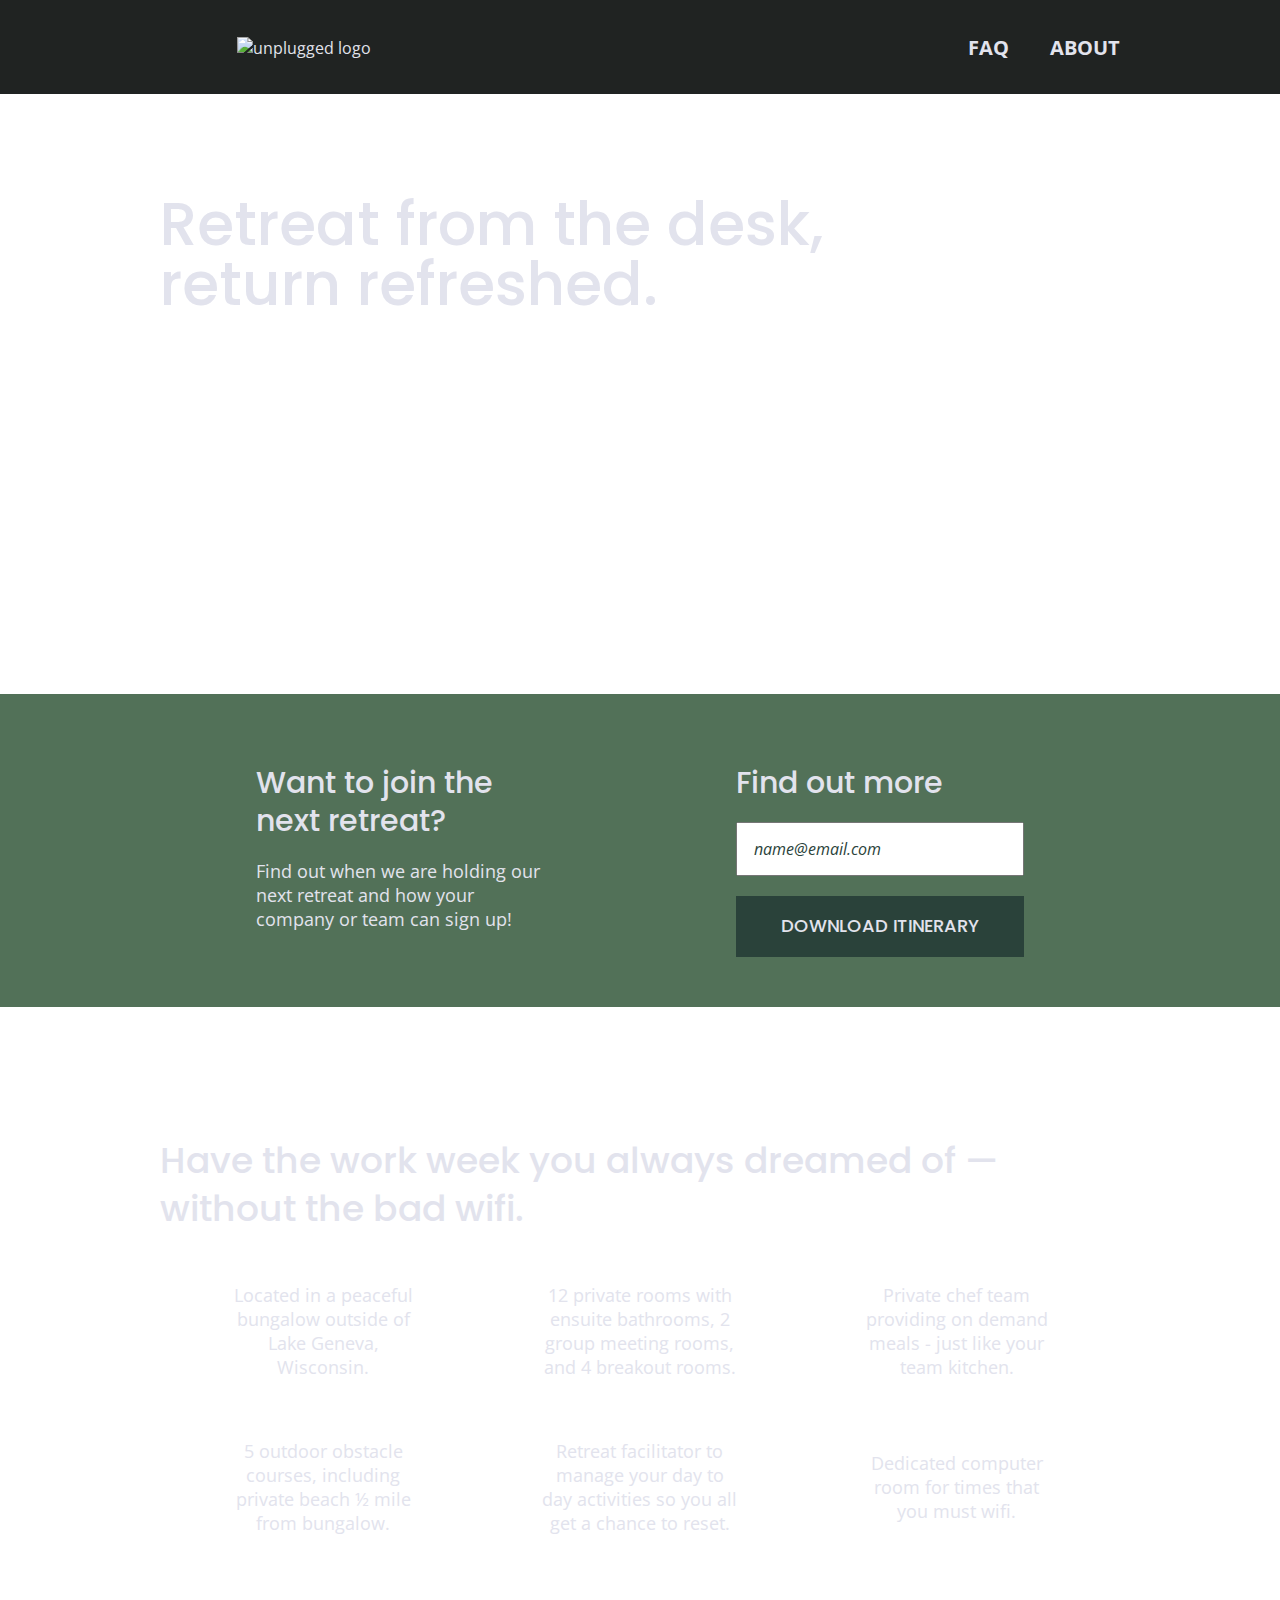
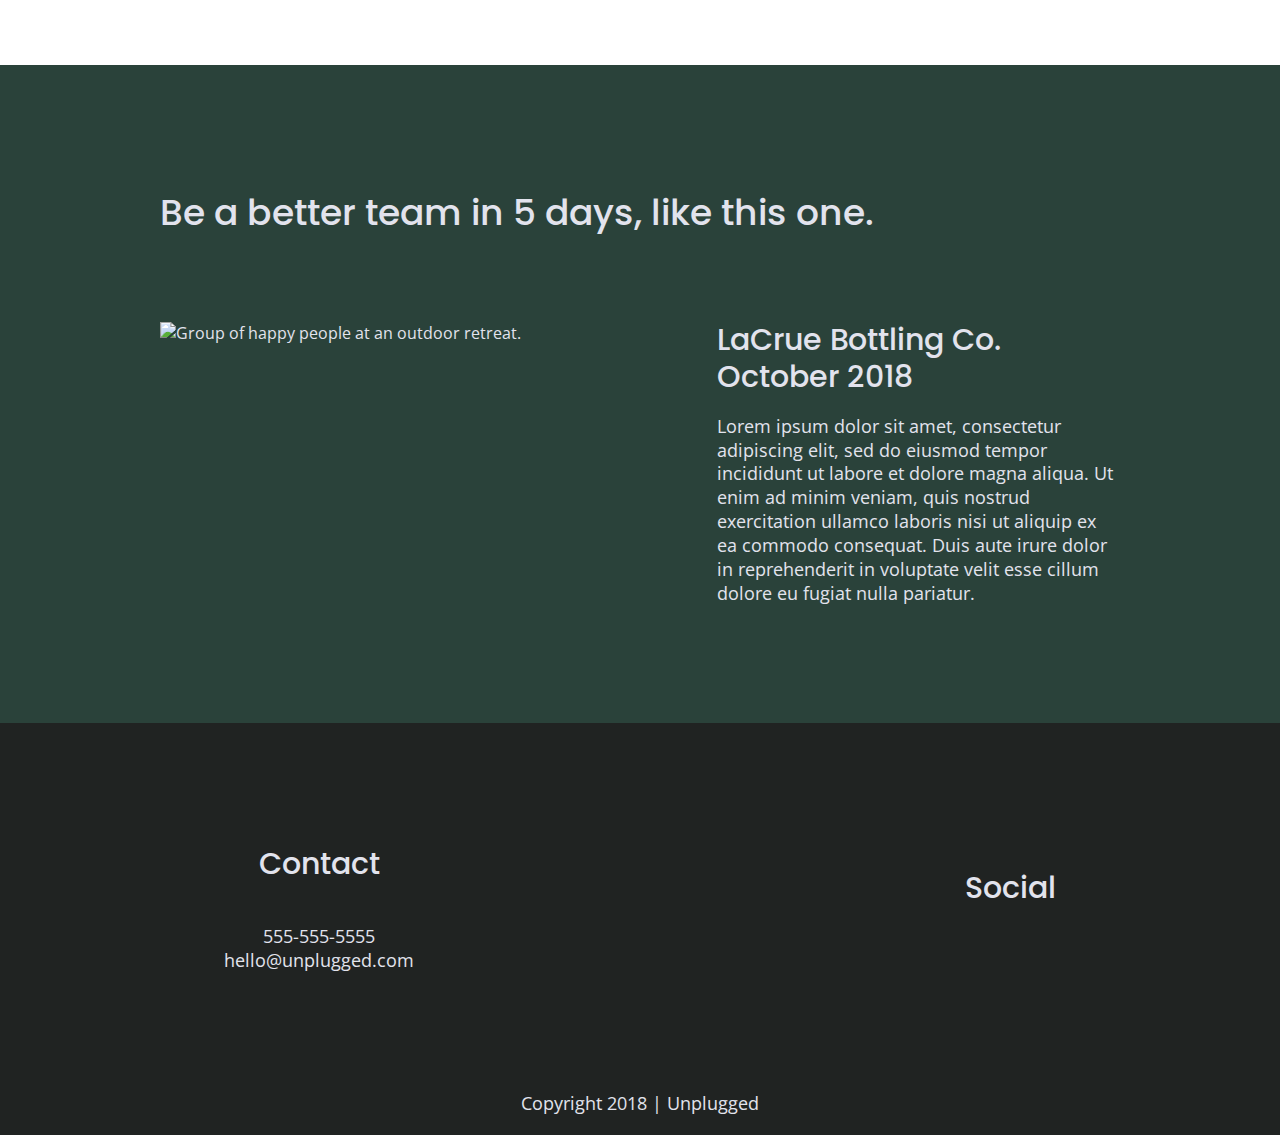
==== commit da12fa6e: "Added icons to site" ====
--- a/index.html
+++ b/index.html
@@ -13,6 +13,8 @@
   <!-- Place favicon.ico in the root directory -->
   <!-- Google Fonts -->
   <link href="https://fonts.googleapis.com/css?family=Open+Sans:400,700|Poppins:500,700" rel="stylesheet">
+  <!-- FontAwesome CDN version 5.5 -->
+  <link rel="stylesheet" href="https://use.fontawesome.com/releases/v5.5.0/css/all.css" integrity="sha384-B4dIYHKNBt8Bc12p+WXckhzcICo0wtJAoU8YZTY5qE0Id1GSseTk6S+L3BlXeVIU" crossorigin="anonymous">
   <link rel="stylesheet" href="css/normalize.css">
   <link rel="stylesheet" href="css/main.css">
 </head>
@@ -25,9 +27,11 @@
   <!-- Add your site or application content here -->
   <header>
     <div class="content-wrapper">
-      <a href="#">
-        <img src="img/unpluggedlogo.png" alt="unplugged logo">
-      </a>
+      <figure>
+        <a href="#">
+          <img src="img/unpluggedlogo.png" alt="unplugged logo">
+        </a>
+      </figure>
       <div class="header-divider"></div>
       <nav>
         <ul>
@@ -69,6 +73,7 @@
         <div class="features-items">
           <article>
             <p class="fontawesome-icon">
+              <i class="fas fa-campground"></i>
             </p>
             <p class="features-item-description">
               Located in a peaceful bungalow outside of Lake Geneva, Wisconsin.
@@ -76,6 +81,7 @@
           </article>
           <article>
             <p class="fontawesome-icon">
+              <i class="fas fa-bed"></i>
             </p>
             <p class="features-item-description">
               12 private rooms with ensuite bathrooms, 2 group meeting rooms, and 4 breakout rooms.
@@ -83,6 +89,7 @@
           </article>
           <article>
             <p class="fontawesome-icon">
+              <i class="fas fa-utensils"></i>
             </p>
             <p class="features-item-description">
               Private chef team providing on demand meals - just like your team kitchen.
@@ -90,6 +97,7 @@
           </article>
           <article>
             <p class="fontawesome-icon">
+              <i class="fas fa-shoe-prints"></i>
             </p>
             <p class="features-item-description">
               5 outdoor obstacle courses, including private beach ½ mile from bungalow.
@@ -97,6 +105,7 @@
           </article>
           <article>
             <p class="fontawesome-icon">
+              <i class="fas fa-smile"></i>
             </p>
             <p class="features-item-description">
               Retreat facilitator to manage your day to day activities so you all get a chance to reset.
@@ -104,6 +113,7 @@
           </article>
           <article>
             <p class="fontawesome-icon">
+              <i class="fas fa-wifi"></i>
             </p>
             <p class="features-item-description">
               Dedicated computer room for times that you must wifi.
--- a/css/main.css
+++ b/css/main.css
@@ -138,13 +138,13 @@
     font-size: .875em;
     line-height: 1.285;
   }
-
+   
   img {
-    width: 100%;
-  }
-
+   width: 100%;
+  }
+   
   figure {
-    margin: 0;
+   margin: 0;
   }
    
   address {
@@ -178,7 +178,7 @@
     align-items: center;
     flex-flow: row wrap;
   }
-
+  
   header figure {
     width: 60%;
     display: flex;
@@ -260,12 +260,12 @@
     min-height: 500px;
     display: flex;
     justify-content: center;
-    flex-flow: row wrap;  
+    flex-flow: row wrap;
   }
   
   .hero-area h1 {
     font-size: 2.25em;
-    font-family: 'Poppins', Helvetica, Arial, sans-serif;
+    font-family: 'Poppins', Helvetica, Arial, sans-serif; 
     font-weight: 500; 
     line-height: 1.2; 
   }
@@ -333,6 +333,11 @@
     flex-flow: row wrap;
   }
   
+  .features i {
+    font-size: 3.75em;
+    margin-bottom: 40px;
+  }
+  
   .features p {
     text-align: center;
     margin: 0;
@@ -367,6 +372,22 @@
     justify-content: center;
     align-items: center;
     flex-flow: row wrap;
+  }
+  
+  .map figure {
+    width: 100%;
+    height: 0; 
+    padding-bottom: 125%; 
+    overflow: hidden;
+    position: relative;
+  }
+  
+  .map iframe {
+    width: 100%;
+    height: 100%;
+    position: absolute; 
+    top: 0; 
+    left: 0; 
   }
   
   .contact-section {
@@ -515,12 +536,12 @@
     h2 {
       font-size: 2.25em;
       line-height: 1.333;
-  }
-  
-  h3 {
-      font-size: 1.5em;
-      line-height: 1.25;
-  }
+    }
+  
+    h3 {
+        font-size: 1.5em;
+        line-height: 1.25;
+    }
   
     /* Header */
     header {
@@ -550,6 +571,10 @@
     }
     /* Hero Area */
   
+    .hero-area {
+      min-height: 600px;
+    }
+    
     .hero-area h1 {
       font-size: 3em;
       line-height: 1;
@@ -598,6 +623,7 @@
       width: 85%;
     }
   
+    .reviews article figure,
     .reviews article div {
       width: 49%;
     }
@@ -605,7 +631,7 @@
     .reviews h3 {
       width: 75%;
       margin: 0;
-  }
+    }
     /* Footer */
     footer .content-wrapper {
       width: 65%;
@@ -651,6 +677,10 @@
       width: 45%;
     }
   
+    .map figure {
+      padding-bottom: 45.5%;
+    }
+  
     .contact-section .content-wrapper h2 {
       width: 80%;
     }
@@ -715,7 +745,7 @@
     /* Hero */
     .hero-area h1 {
       font-size: 3.75em;
-      width: 60%;
+      width: 80%;
   }
   
     /* Aside */
@@ -755,10 +785,12 @@
     footer h4 {
       font-size: 1.875em;
     }
-  
     /* ==========================================================================
     About Page
     ========================================================================== */
+    .map figure {
+      padding-bottom: 37.5%;
+    }
   
     .mission h2,
     .contact-section .content-wrapper h2 {
@@ -777,7 +809,7 @@
       width: 100%;
       font-size: 3em;
     }
-      
+  
     .faq h4,
     .faq p {
         font-size: 1.125em;
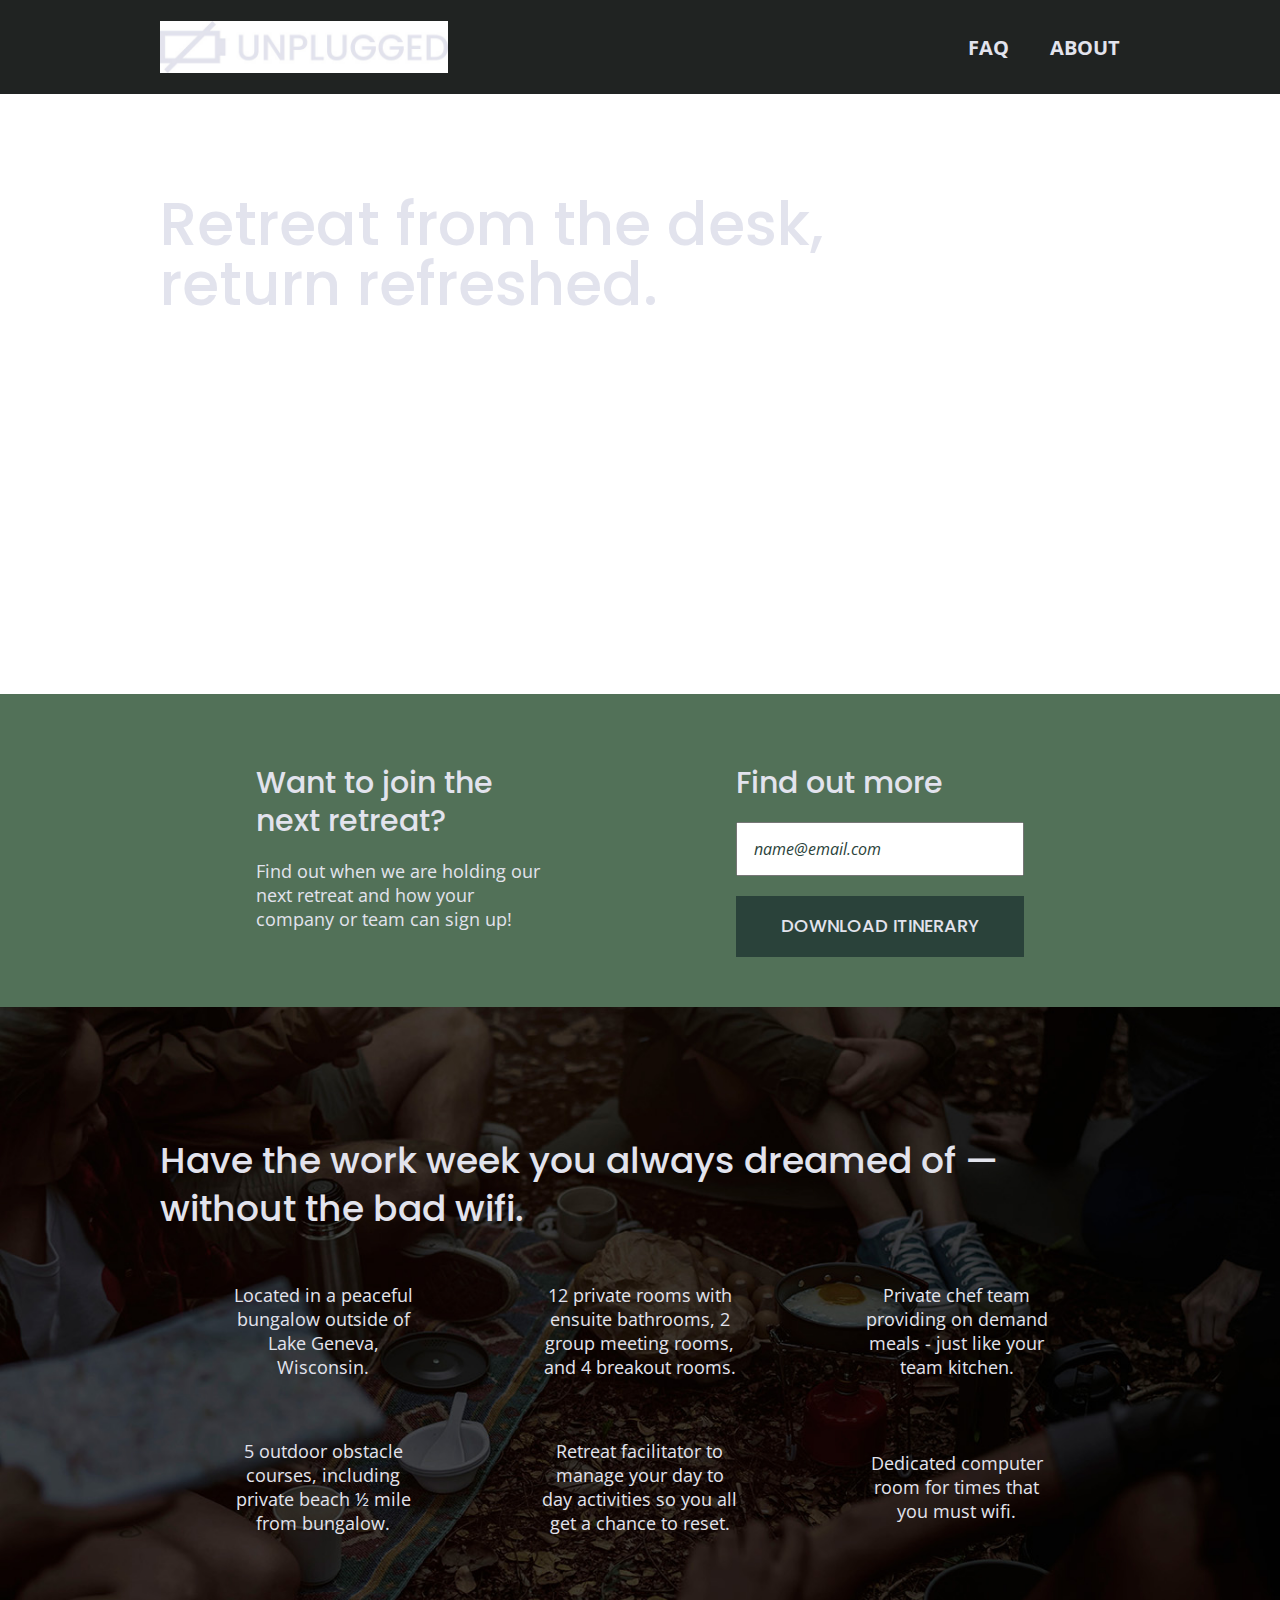
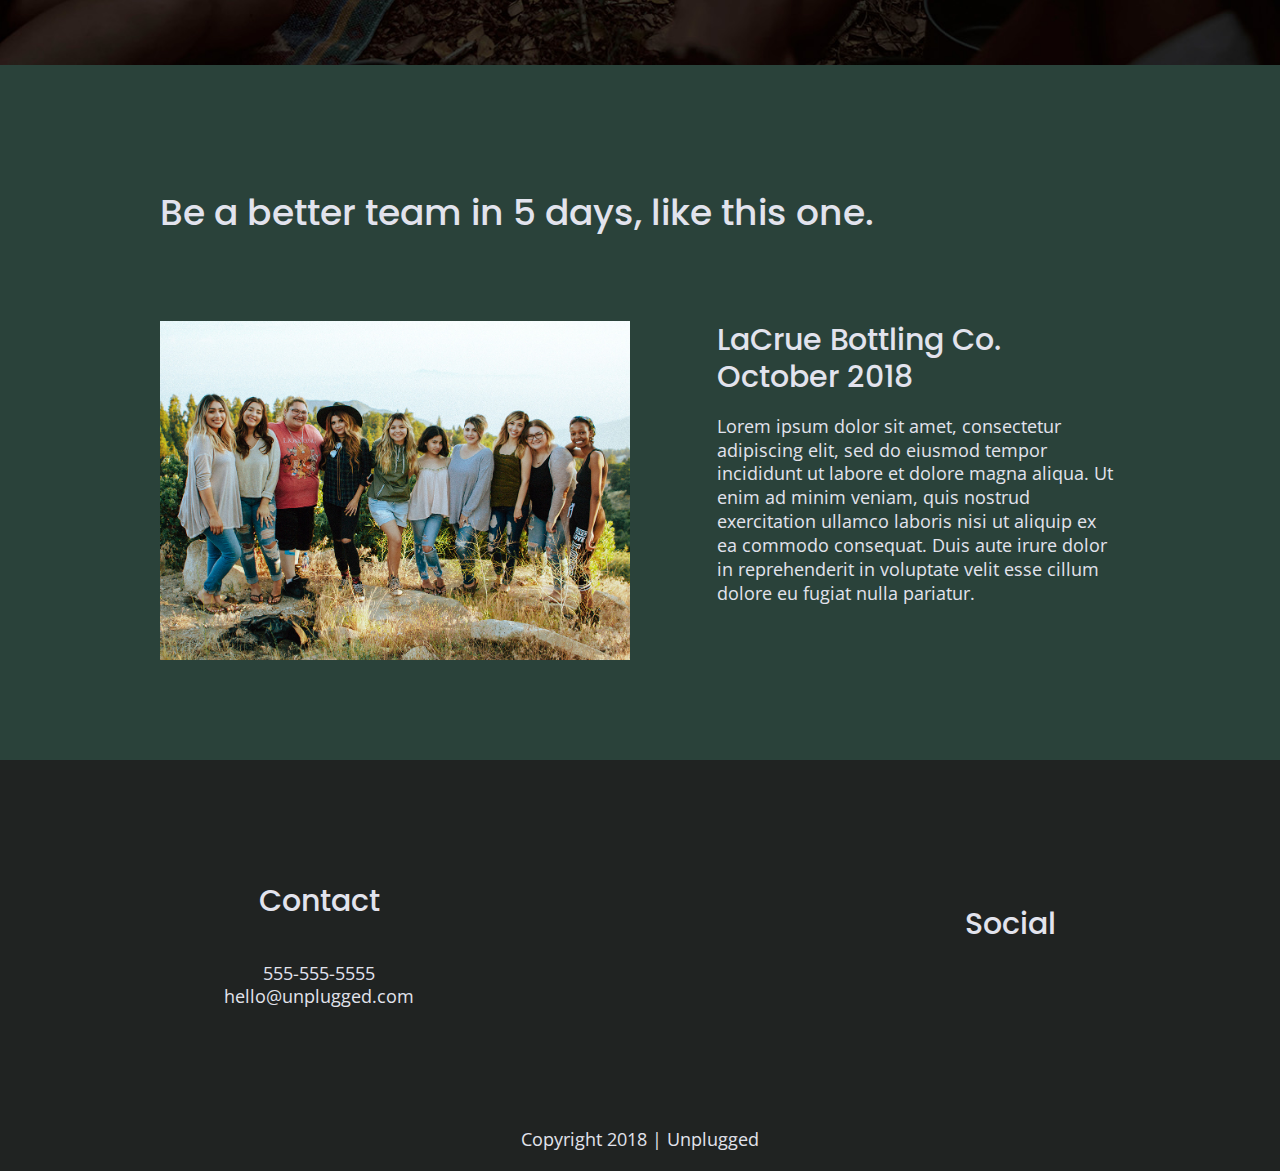
==== commit 33118c21: "Finished adding icons" ====
--- a/index.html
+++ b/index.html
@@ -29,7 +29,7 @@
     <div class="content-wrapper">
       <figure>
         <a href="#">
-          <img src="img/unpluggedlogo.png" alt="unplugged logo">
+          <img src="img/unpluggedlogo.jpg" alt="unplugged logo">
         </a>
       </figure>
       <div class="header-divider"></div>
@@ -128,7 +128,7 @@
         <h2>Be a better team in 5 days, like this one.</h2>
         <article>
           <figure>
-            <img src="img/unplugged-retreat-lacrue.jpg" alt="Group of happy people at an outdoor retreat.">
+            <img src="img/omar-lopez-296944-unsplash-Recovered.jpg" alt="Group of happy people at an outdoor retreat.">
           </figure>
           <div>
             <h3>LaCrue Bottling Co. October 2018</h3>
--- a/css/main.css
+++ b/css/main.css
@@ -254,7 +254,7 @@
   /* Hero Area */
   
   .hero-area {
-    background: url(../img/unplugged-retreat.jpg);
+    background: url(../img/jake-melara-30679-unsplash.jpg);
     background-size: cover;
     background-position: center;
     min-height: 500px;
@@ -309,7 +309,7 @@
   /* Features */
   
   .features {
-    background: url('../img/unplugged-retreat-features.jpg');
+    background: url('../img/rawpixel-800820-unsplash1-Recovered.jpg');
     background-size: cover;
     background-position: center;
     display: flex;
